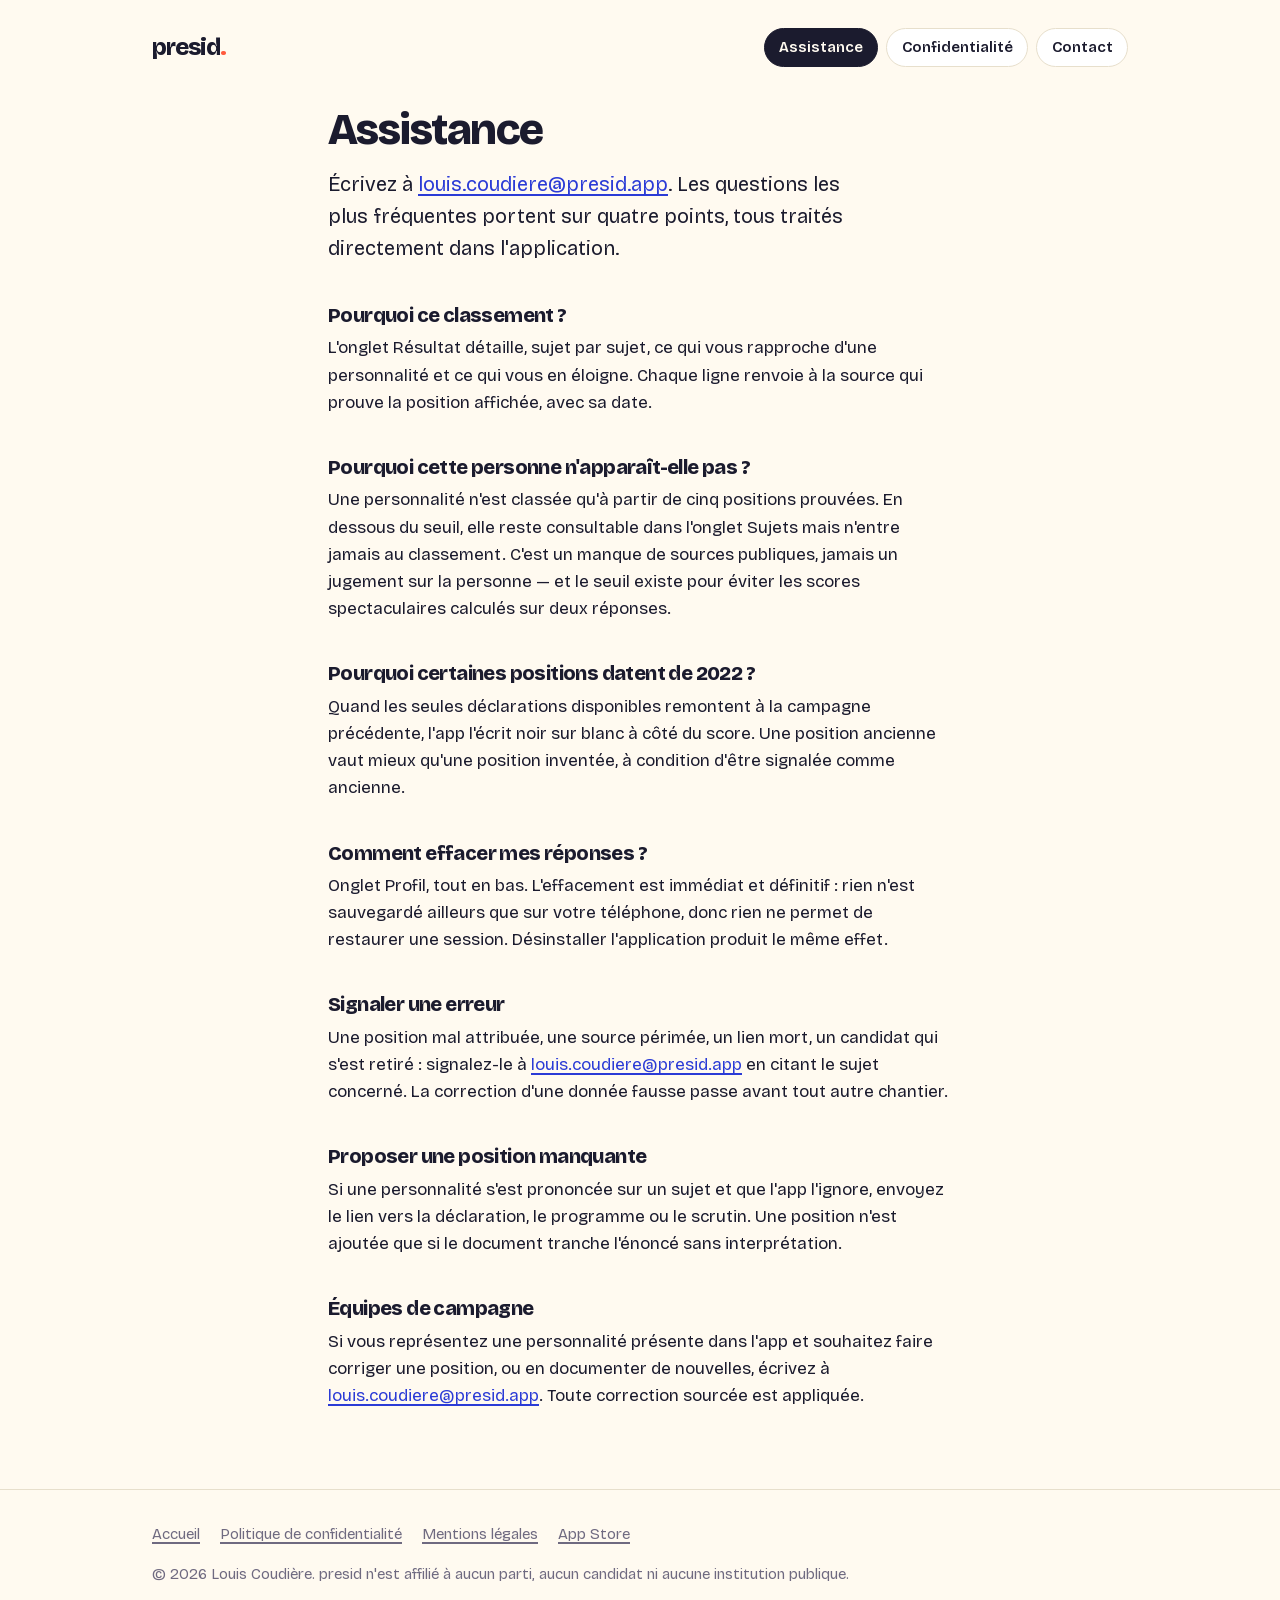
==== assistance.html @ 0fae6187 "site: presid.app — refonte riso, geste jouable, deux adresses nominatives Le site quitte la page d'a" ====
<!doctype html>
<html lang="fr">
<head>
<meta charset="utf-8">
<meta name="viewport" content="width=device-width, initial-scale=1">
<meta name="color-scheme" content="light">
<title>presid — assistance</title>
<meta name="description" content="Assistance de l'application presid : questions fréquentes, signalement d'erreur, contact.">
<link rel="canonical" href="https://presid.app/assistance">
<link rel="icon" href="images/icone.png" type="image/png">
<link rel="stylesheet" href="style.css">
<script>
/* Masque les éléments avant la première peinture, pour que la rivière parte de
   zéro. Filet : si anim.js n'a pas tourné, tout redevient visible au bout
   d'1,5 s — une page qui ne s'anime pas vaut mieux qu'une page vide. */
document.documentElement.classList.add('anime');
setTimeout(function () {
  if (!document.querySelector('.riviere.coule')) {
    document.documentElement.classList.remove('anime');
  }
}, 1500);
</script>
<script src="anim.js" defer></script>
</head>
<body>

<header class="entete">
  <div class="enveloppe entete-rangee">
    <a class="marque" href="index.html">presid<span class="point">.</span></a>
    <nav class="nav">
      <a href="assistance.html" aria-current="page">Assistance</a>
      <a href="confidentialite.html">Confidentialité</a>
      <a href="index.html#contact">Contact</a>
    </nav>
  </div>
</header>

<main class="enveloppe etroit texte">
  <div class="riviere">
  <h1 style="font-size:clamp(2rem,5vw,2.75rem);margin-top:2.5rem">Assistance</h1>
  <p class="chapo">Écrivez à
    <a href="mailto:louis.coudiere@presid.app">louis.coudiere@presid.app</a>.
    Les questions les plus fréquentes portent sur quatre points, tous traités
    directement dans l'application.</p>
  </div>

  <h2>Pourquoi ce classement ?</h2>
  <p>L'onglet Résultat détaille, sujet par sujet, ce qui vous rapproche d'une
  personnalité et ce qui vous en éloigne. Chaque ligne renvoie à la source qui
  prouve la position affichée, avec sa date.</p>

  <h2>Pourquoi cette personne n'apparaît-elle pas ?</h2>
  <p>Une personnalité n'est classée qu'à partir de cinq positions prouvées. En
  dessous du seuil, elle reste consultable dans l'onglet Sujets mais n'entre
  jamais au classement. C'est un manque de sources publiques, jamais un
  jugement sur la personne — et le seuil existe pour éviter les scores
  spectaculaires calculés sur deux réponses.</p>

  <h2>Pourquoi certaines positions datent de 2022 ?</h2>
  <p>Quand les seules déclarations disponibles remontent à la campagne
  précédente, l'app l'écrit noir sur blanc à côté du score. Une position
  ancienne vaut mieux qu'une position inventée, à condition d'être signalée
  comme ancienne.</p>

  <h2>Comment effacer mes réponses ?</h2>
  <p>Onglet Profil, tout en bas. L'effacement est immédiat et définitif : rien
  n'est sauvegardé ailleurs que sur votre téléphone, donc rien ne permet de
  restaurer une session. Désinstaller l'application produit le même effet.</p>

  <h2>Signaler une erreur</h2>
  <p>Une position mal attribuée, une source périmée, un lien mort, un candidat
  qui s'est retiré : signalez-le à
  <a href="mailto:louis.coudiere@presid.app">louis.coudiere@presid.app</a> en
  citant le sujet concerné. La correction d'une donnée fausse passe avant tout
  autre chantier.</p>

  <h2>Proposer une position manquante</h2>
  <p>Si une personnalité s'est prononcée sur un sujet et que l'app l'ignore,
  envoyez le lien vers la déclaration, le programme ou le scrutin. Une position
  n'est ajoutée que si le document tranche l'énoncé sans interprétation.</p>

  <h2>Équipes de campagne</h2>
  <p>Si vous représentez une personnalité présente dans l'app et souhaitez
  faire corriger une position, ou en documenter de nouvelles, écrivez à
  <a href="mailto:louis.coudiere@presid.app">louis.coudiere@presid.app</a>.
  Toute correction sourcée est appliquée.</p>
</main>

<footer class="pied">
  <div class="enveloppe">
    <div class="liens">
      <a href="index.html">Accueil</a>
      <a href="confidentialite.html">Politique de confidentialité</a>
      <a href="mentions-legales.html">Mentions légales</a>
      <a href="https://apps.apple.com/fr/app/id6800288453">App Store</a>
    </div>
    <p>© 2026 Louis Coudière. presid n'est affilié à aucun parti, aucun
      candidat ni aucune institution publique.</p>
  </div>
</footer>

</body>
</html>
---- style.css ----
/* Bricolage Grotesque (SIL Open Font License 1.1) — hébergée ici :
   aucune requête vers un tiers depuis presid.app. */

@font-face {
  font-family: 'Bricolage Grotesque';
  font-style: normal;
  font-weight: 400 800;
  font-stretch: 100%;
  font-display: swap;
  src: url(fonts/bricolage-latin-ext.woff2) format('woff2');
  unicode-range: U+0100-02BA, U+02BD-02C5, U+02C7-02CC, U+02CE-02D7, U+02DD-02FF, U+0304, U+0308, U+0329, U+1D00-1DBF, U+1E00-1E9F, U+1EF2-1EFF, U+2020, U+20A0-20AB, U+20AD-20C0, U+2113, U+2C60-2C7F, U+A720-A7FF;
}
@font-face {
  font-family: 'Bricolage Grotesque';
  font-style: normal;
  font-weight: 400 800;
  font-stretch: 100%;
  font-display: swap;
  src: url(fonts/bricolage-latin.woff2) format('woff2');
  unicode-range: U+0000-00FF, U+0131, U+0152-0153, U+02BB-02BC, U+02C6, U+02DA, U+02DC, U+0304, U+0308, U+0329, U+2000-206F, U+20AC, U+2122, U+2191, U+2193, U+2212, U+2215, U+FEFF, U+FFFD;
}
/* presid.app — direction « 2c Riso confetti », alignée sur src/lib/theme.ts de l'app.
   Fond crème, aplats saturés, zéro ombre : la hiérarchie vient de la couleur et
   de la taille. Ne jamais utiliser la palette de l'État (#000091 / #E1000F). */

:root {
  --creme:#FFFAF0;
  --surface:#FFFFFF;
  --creux:#F1ECE0;
  --bord:#E7DFCC;
  --bord-fort:#D9CFB4;
  --encre:#1B1B2E;
  --encre-2:#6F6A80;
  --encre-3:#8D86A8;
  --bleu:#2B3BD6;
  --bleu-profond:#1A2699;
  --rouge:#FF5A3D;
  --rouge-profond:#C33417;
  --jaune:#FFE066;
  --sur-jaune:#7A6317;
  --vert:#0D8050;
  --vert-clair:#A6D75B;
  --ciel:#8ADEFF;
  --sable:#E9E2D0;
  --or:#F0CF4E;
  --r:20px;
  --r-pilule:999px;
}

*,*::before,*::after{box-sizing:border-box;}

html{ -webkit-text-size-adjust:100%; scroll-behavior:smooth; }

body{
  margin:0;
  background:var(--creme);
  color:var(--encre);
  font-family:"Bricolage Grotesque",-apple-system,BlinkMacSystemFont,"Segoe UI",Roboto,sans-serif;
  font-size:17px;
  line-height:1.6;
  font-optical-sizing:auto;
  -webkit-font-smoothing:antialiased;
}

.enveloppe{ max-width:64rem; margin:0 auto; padding:0 1.5rem; }
.etroit{ max-width:42rem; }

/* ---------- en-tête ---------- */
.entete{ padding:1.75rem 0 0; }
.entete-rangee{ display:flex; align-items:center; justify-content:space-between; gap:1rem; flex-wrap:wrap; }
.marque{ font-size:1.5rem; font-weight:800; letter-spacing:-.04em; text-decoration:none; color:var(--encre); }
.marque .point{ color:var(--rouge); }
.nav{ display:flex; gap:.5rem; flex-wrap:wrap; }
.nav a{
  font-size:.9375rem; font-weight:600; text-decoration:none; color:var(--encre);
  background:var(--surface); border:1px solid var(--bord);
  padding:.4rem .9rem; border-radius:var(--r-pilule);
}
.nav a:hover{ background:var(--jaune); border-color:var(--jaune); }
.nav a[aria-current="page"]{ background:var(--encre); color:var(--creme); border-color:var(--encre); }

/* ---------- titres ---------- */
h1{ font-size:clamp(2.4rem,7vw,4rem); line-height:1.03; letter-spacing:-.035em; font-weight:800; margin:0 0 1rem; }
h2{ font-size:clamp(1.5rem,3.6vw,2.1rem); line-height:1.12; letter-spacing:-.03em; font-weight:800; margin:3.5rem 0 1rem; }
h3{ font-size:1.125rem; font-weight:700; letter-spacing:-.015em; margin:0 0 .4rem; }
p{ margin:0 0 1rem; }
.chapo{ font-size:clamp(1.0625rem,2.2vw,1.25rem); color:var(--encre-2); max-width:34rem; }
.surligne{ background:var(--jaune); padding:0 .18em; border-radius:6px; box-decoration-break:clone; -webkit-box-decoration-break:clone; }

a{ color:var(--bleu); text-underline-offset:3px; text-decoration-thickness:2px; }
a:hover{ color:var(--bleu-profond); }

/* ---------- boutons ---------- */
.bouton{
  display:inline-flex; align-items:center; gap:.5rem;
  background:var(--bleu); color:#fff; font-weight:700; font-size:1.0625rem;
  padding:.85rem 1.6rem; border-radius:var(--r-pilule); text-decoration:none;
  border:2px solid var(--bleu);
}
.bouton:hover{ background:var(--bleu-profond); border-color:var(--bleu-profond); color:#fff; }
.bouton.fantome{ background:transparent; color:var(--encre); border-color:var(--bord-fort); }
.bouton.fantome:hover{ background:var(--jaune); border-color:var(--jaune); color:var(--encre); }
.sous-bouton{ font-size:.9375rem; color:var(--encre-2); margin-top:.85rem; }

/* ---------- héro ---------- */
.hero{ padding-top:3rem; padding-bottom:1rem; }   /* jamais `padding` en raccourci : il écraserait celui de .enveloppe */
.actions{ display:flex; gap:.75rem; flex-wrap:wrap; align-items:center; margin-top:1.75rem; }

/* ---------- captures ---------- */
.captures{
  display:flex; gap:1rem; overflow-x:auto; padding:2.5rem 1.5rem 1rem;
  /* la bande déborde à droite, mais son premier bord s'aligne sur la colonne de texte */
  padding-left:max(1.5rem, calc((100% - 64rem) / 2 + 1.5rem));
  scroll-snap-type:x mandatory; -webkit-overflow-scrolling:touch;
  scrollbar-width:none;
}
.captures::-webkit-scrollbar{ display:none; }
.capture{
  width:100%;
  border-radius:26px; overflow:hidden; border:1px solid var(--bord);
  background:var(--surface);
  -webkit-mask-image:linear-gradient(to bottom,#000 78%,transparent 100%);
  mask-image:linear-gradient(to bottom,#000 78%,transparent 100%);
}
.capture img{ display:block; width:100%; height:auto; }

/* ---------- grilles de cartes ---------- */
.grille{ display:grid; gap:1rem; grid-template-columns:repeat(auto-fit,minmax(15rem,1fr)); }
.carte{ background:var(--surface); border:1px solid var(--bord); border-radius:var(--r); padding:1.4rem 1.5rem; }
.carte p{ margin:0; color:var(--encre-2); font-size:.9688rem; }
.carte.jaune{ background:var(--jaune); border-color:var(--jaune); }
.carte.jaune p{ color:var(--sur-jaune); }
.carte.vert{ background:var(--vert-clair); border-color:var(--vert-clair); }
.carte.vert p{ color:#31501A; }
.carte.ciel{ background:var(--ciel); border-color:var(--ciel); }
.carte.ciel p{ color:#0F4E66; }
.carte.sable{ background:var(--sable); border-color:var(--sable); }
.carte.sable p{ color:#5F5844; }
.carte.or{ background:var(--or); border-color:var(--or); }
.carte.or p{ color:#6A5411; }

.numero{
  display:inline-flex; align-items:center; justify-content:center;
  width:2rem; height:2rem; border-radius:var(--r-pilule);
  background:var(--encre); color:var(--creme);
  font-weight:800; font-size:.9375rem; margin-bottom:.85rem;
}

/* ---------- chiffres ---------- */
.chiffres{ display:grid; gap:1rem; grid-template-columns:repeat(auto-fit,minmax(10rem,1fr)); }
.chiffre{ background:var(--creux); border-radius:var(--r); padding:1.25rem 1.4rem; }
.chiffre .valeur{ font-size:2.5rem; font-weight:800; letter-spacing:-.04em; line-height:1; }
.chiffre .libelle{ font-size:.9375rem; color:var(--encre-2); margin-top:.35rem; }

/* ---------- encart ---------- */
.encart{ background:var(--surface); border-left:5px solid var(--rouge); border-radius:0 var(--r) var(--r) 0; padding:1.25rem 1.5rem; margin:1.75rem 0; }
.encart p:last-child{ margin-bottom:0; }

/* ---------- listes ---------- */
ul.liste{ list-style:none; padding:0; margin:0; }
ul.liste li{ padding:.85rem 0; border-bottom:1px solid var(--bord); }
ul.liste li:last-child{ border-bottom:0; }

/* ---------- contact ---------- */
.contacts{ display:grid; gap:1rem; grid-template-columns:repeat(auto-fit,minmax(16rem,1fr)); }
.contact{ background:var(--surface); border:1px solid var(--bord); border-radius:var(--r); padding:1.25rem 1.4rem; }
.contact .nom{ font-weight:700; }
.contact a{ font-weight:600; word-break:break-word; }

/* ---------- pied ---------- */
.pied{ margin-top:5rem; border-top:1px solid var(--bord); padding:2rem 0 4rem; color:var(--encre-2); font-size:.9375rem; }
.pied a{ color:var(--encre-2); }
.pied .liens{ display:flex; gap:1.25rem; flex-wrap:wrap; margin-bottom:1rem; }

/* ---------- pages de texte ---------- */
.texte h2{ font-size:1.25rem; margin:2.5rem 0 .5rem; }
.texte p, .texte li{ color:var(--encre); }
.date{ color:var(--encre-2); font-size:.9375rem; }

@media (prefers-reduced-motion:reduce){ html{ scroll-behavior:auto; } }

/* Champ légal non renseigné : visible exprès, pour qu'il ne parte pas en ligne inaperçu. */
.acompleter{ background:var(--jaune); color:var(--sur-jaune); font-weight:700; padding:0 .35em; border-radius:6px; }

/* ============================================================
   LA RIVIÈRE
   Reprise à l'identique du dépli de l'app (src/components/CarteSection.tsx) :
   -10 px et scaleY 0,9 depuis le BORD HAUT, 280 ms, courbe décélérée,
   70 ms de décalage par rang. Aucun ressort : « je voulais un truc qui se
   déplie de haut en bas, pas en vibreur » (Louis, 15/08/2026).
   Le rang est posé par anim.js ; le HTML reste lisible sans JavaScript.
   ============================================================ */

@keyframes depli {
  from { opacity:0; transform:translateY(-10px) scaleY(.9); }
  to   { opacity:1; transform:none; }
}

/* Ce qui coule : les enfants directs d'une rivière, et les cartes des
   conteneurs qui, eux, ne sont qu'un support de mise en page. */
html.anime .riviere:not(.coule) > *,
html.anime .riviere:not(.coule) > .grille > *,
html.anime .riviere:not(.coule) > .chiffres > *,
html.anime .riviere:not(.coule) > .contacts > *,
html.anime .riviere:not(.coule) > .liste > li {
  opacity:0;
}
html.anime .riviere > *,
html.anime .riviere > .grille > *,
html.anime .riviere > .chiffres > *,
html.anime .riviere > .contacts > *,
html.anime .riviere > .liste > li { transform-origin:top; }
html.anime .riviere > .grille,
html.anime .riviere > .chiffres,
html.anime .riviere > .contacts,
html.anime .riviere > .liste { opacity:1; }

html.anime .riviere.coule > *,
html.anime .riviere.coule > .grille > *,
html.anime .riviere.coule > .chiffres > *,
html.anime .riviere.coule > .contacts > *,
html.anime .riviere.coule > .liste > li {
  animation:depli 280ms cubic-bezier(.215,.61,.355,1) backwards;
  animation-delay:calc(var(--rang,0) * 70ms);
}
html.anime .riviere.coule > .grille,
html.anime .riviere.coule > .chiffres,
html.anime .riviere.coule > .contacts,
html.anime .riviere.coule > .liste { animation:none; }

/* Le surlignage jaune se pose au pinceau, après le dépli du titre. */
.surligne{
  background:none;
  background-image:linear-gradient(var(--jaune),var(--jaune));
  background-repeat:no-repeat;
  background-position:left center;
  background-size:100% 100%;
}
html.anime .riviere .surligne{ background-size:0% 100%; }
html.anime .riviere.coule .surligne{
  background-size:100% 100%;
  transition:background-size 520ms cubic-bezier(.215,.61,.355,1) 300ms;
}

/* Les chiffres se comptent : chasse fixe, sinon la largeur tressaute. */
.chiffre .valeur{ font-variant-numeric:tabular-nums; }

/* Mouvement réduit : tout est là, tout de suite. */
@media (prefers-reduced-motion:reduce){
  html.anime .riviere:not(.coule) > *,
  html.anime .riviere:not(.coule) > .grille > *,
  html.anime .riviere:not(.coule) > .chiffres > *,
  html.anime .riviere:not(.coule) > .contacts > *,
  html.anime .riviere:not(.coule) > .liste > li { opacity:1; }
  html.anime .riviere.coule > *,
  html.anime .riviere.coule > .grille > *,
  html.anime .riviere.coule > .chiffres > *,
  html.anime .riviere.coule > .contacts > *,
  html.anime .riviere.coule > .liste > li { animation:none; }
  html.anime .riviere .surligne{ background-size:100% 100%; transition:none; }
}

/* ============================================================
   LES QUATRE AUTRES MOUVEMENTS
   Transposition riso de ce que faisait le site de Velk : des aplats qui
   dérivent, un objet qui flotte, un point qui bat, des cartes qui se
   soulèvent. Velk s'appuyait sur des ombres portées et des halos — la DA riso
   les interdit, donc tout passe ici par la couleur, l'échelle et le calage.
   ============================================================ */

/* --- 1. Les confettis qui dérivent -------------------------------------
   L'équivalent de l'« aurora » de Velk, mais en riso : des aplats NETS, pas
   des halos flous, et `mix-blend-mode: multiply` — c'est exactement ce que
   fait une riso quand deux passages de couleur se recouvrent. */
.hero{ position:relative; isolation:isolate; }
.confettis{
  position:absolute; inset:0; z-index:-1;
  overflow:hidden; pointer-events:none;
}
.confettis i{
  position:absolute; display:block; border-radius:50%;
  mix-blend-mode:multiply;
  animation:derive 22s ease-in-out infinite alternate;
}
/* Calage : aucun aplat ne franchit la colonne de texte, et aucun ne se fait
   couper à plat en haut — un cercle tranché net par un bord invisible passe
   pour un bug d'affichage, pas pour un parti pris. Seul le bord droit de
   l'écran a le droit de les rogner. */
.confettis{ opacity:.7; }
/* Tout reste DANS la colonne : `.confettis` épouse `.enveloppe`, donc un aplat
   qui déborderait à droite se ferait trancher net par le bord de la colonne,
   ce qui se lit comme un bug. La marge de 1,5 rem absorbe aussi le
   grossissement de la dérive. */
.confettis i:nth-child(1){ width:15rem;  height:15rem;  right:2rem;    top:1.25rem; background:var(--jaune);      animation-duration:24s; }
.confettis i:nth-child(2){ width:5rem;   height:5rem;   right:15rem;   top:13.5rem; background:var(--vert-clair); animation-duration:27s; animation-delay:-11s; }
.confettis i:nth-child(3){ width:3.5rem; height:3.5rem; right:.5rem;   top:2rem;    background:var(--rouge);      animation-duration:21s; animation-delay:-3s; }
/* Le quatrième aplat a été retiré quand le deck a pris la place : quatre
   cercles derrière une pile de cartes, ça devenait un fond d'écran. */
.confettis i:nth-child(4){ display:none; }
@keyframes derive{ to{ transform:translate(-1.6rem,1.2rem) scale(1.06); } }

/* Sous 60rem la colonne de texte occupe toute la largeur : les aplats
   passeraient sous les mots. On les efface plutôt que de les délaver. */
@media (max-width:60rem){ .confettis{ display:none; } }

/* --- 2. Le point de la marque, qui bat --------------------------------
   Velk avait une pastille « live » sur son bouton. Ici c'est le point du
   wordmark : le seul endroit où la marque a déjà un battement. */
.marque .point{ display:inline-block; animation:battement 2.8s ease-in-out infinite; }
@keyframes battement{ 50%{ opacity:.45; transform:scale(.78); } }

/* --- 3. Les captures qui flottent -------------------------------------
   Le téléphone de Velk flottait sur 7 s. Ici il y en a cinq : chacune est
   déphasée, sinon la bande respire d'un seul bloc et ça fait vague.
   Le dépli vit sur l'enveloppe, le flottement sur la carte : deux
   transformations sur deux éléments, jamais sur le même. */
.capture-flot{ flex:0 0 auto; width:min(260px,68vw); scroll-snap-align:center; }
.capture{ animation:flotte 9s ease-in-out infinite; }
.capture-flot:nth-child(2) .capture{ animation-delay:-1.8s; }
.capture-flot:nth-child(3) .capture{ animation-delay:-3.6s; }
.capture-flot:nth-child(4) .capture{ animation-delay:-5.4s; }
.capture-flot:nth-child(5) .capture{ animation-delay:-7.2s; }
@keyframes flotte{ 50%{ transform:translateY(-7px); } }

/* --- 4. Ce qui se soulève au survol -----------------------------------
   Velk montait ses cartes de 4 px et son bouton de 2. On garde les valeurs :
   elles sont justes. Sans ombre, c'est le décalage seul qui fait le relief. */
.carte, .chiffre, .contact, .capture-flot, .nav a, .bouton{
  transition:transform .2s cubic-bezier(.215,.61,.355,1), background-color .2s, border-color .2s, color .2s;
}
.carte:hover, .chiffre:hover, .contact:hover{ transform:translateY(-4px); }
.bouton:hover{ transform:translateY(-2px) scale(1.02); }
.nav a:hover{ transform:translateY(-2px); }
.capture-flot:hover{ transform:translateY(-6px); }

/* --- 5. Les 31 pastilles du corpus ------------------------------------
   L'équivalent de l'anneau qui se dessinait chez Velk : une figure qui se
   remplit toute seule. Ici elle DIT quelque chose — une pastille par
   personnalité suivie, pleine si elle franchit le seuil des cinq positions.
   Volontairement une grille et non un hémicycle : une demi-couronne de
   pastilles bleues se lirait comme une projection de sièges, ce que presid
   n'est pas. */
.pastilles{ display:flex; flex-wrap:wrap; gap:.55rem; margin:1.5rem 0 .75rem; }
.pastille{
  width:1.35rem; height:1.35rem; border-radius:50%;
  background:var(--bleu);
}
.pastille.sous-seuil{ background:transparent; border:2px solid var(--bord-fort); }
html.anime .riviere:not(.coule) .pastille{ opacity:0; }
html.anime .riviere.coule .pastille{
  animation:eclot 320ms cubic-bezier(.215,.61,.355,1) backwards;
  animation-delay:calc(300ms + var(--i,0) * 26ms);
}
@keyframes eclot{ from{ opacity:0; transform:scale(.2); } to{ opacity:1; transform:none; } }
.legende{ display:flex; gap:1.25rem; flex-wrap:wrap; font-size:.875rem; color:var(--encre-2); }
.legende span{ display:inline-flex; align-items:center; gap:.45rem; }
.legende i{ width:.8rem; height:.8rem; border-radius:50%; background:var(--bleu); }
.legende i.vide{ background:transparent; border:2px solid var(--bord-fort); }

/* Mouvement réduit : rien ne dérive, rien ne flotte, rien ne bat. */
@media (prefers-reduced-motion:reduce){
  .confettis i, .marque .point, .capture{ animation:none; }
  .carte:hover, .chiffre:hover, .contact:hover,
  .bouton:hover, .nav a:hover, .capture-flot:hover{ transform:none; }
  html.anime .riviere:not(.coule) .pastille{ opacity:1; }
  html.anime .riviere.coule .pastille{ animation:none; }
}

/* Le décor n'est pas dans la rivière : il est déjà là quand elle arrive. */
html.anime .riviere > .confettis{ opacity:1; animation:none; }

/* ============================================================
   LE GESTE — une carte qu'on swipe pour de vrai
   L'objet du héros. Chez Velk c'était un téléphone qui flottait ; ici c'est
   la seule chose que presid fait et qu'aucune capture ne montre. Et comme on
   peut la manipuler, elle démontre aussi la promesse : on swipe, et rien ne
   part nulle part. Huit énoncés RÉELS du corpus, trois de gauche, trois de
   droite, deux transversaux, alternés — un héros qui ne penche pas. Aucun nom
   sur la carte : la règle du produit vaut aussi sur le site.
   Le mouvement vit dans deck.js ; ici il n'y a que les trois positions de la
   pile et la façon d'aller de l'une à l'autre.
   ============================================================ */

.hero{
  display:grid;
  grid-template-columns:minmax(0,1fr) 19rem;
  column-gap:3.5rem;
  align-items:start;
}
.hero > h1, .hero > .chapo, .hero > .actions, .hero > .sous-bouton{ grid-column:1; }
.hero > .confettis{ grid-area:1 / 1 / -1 / -1; }
.hero > .deck{ grid-column:2; grid-row:1 / span 4; align-self:center; }

.deck{ display:flex; flex-direction:column; gap:1.1rem; }
.pile{ position:relative; height:13rem; }
.pile:focus-visible{ outline:3px solid var(--bleu); outline-offset:8px; border-radius:26px; }

.sujet{
  position:absolute; inset:0;
  border-radius:24px; padding:1.3rem 1.4rem;
  display:flex; flex-direction:column; gap:.9rem;
  overflow:hidden;
  /* Hors des trois premières places, la carte n'existe pas encore. */
  opacity:0; pointer-events:none; z-index:0;
  transform:translateY(1.5rem) scale(.9);
  transition:transform .32s cubic-bezier(.215,.61,.355,1), opacity .32s;
}
.sujet.p0{ transform:none;                        opacity:1; z-index:3; pointer-events:auto; cursor:grab;
           /* pan-y et pas none : un pouce qui part vers le haut depuis la carte
              doit continuer à faire défiler la page. Seul l'horizontal est à
              nous. Avec `none`, le téléphone se bloquait sur la carte. */
           touch-action:pan-y; }
.sujet.p1{ transform:translateY(.75rem) scale(.95); opacity:1; z-index:2; }
.sujet.p2{ transform:translateY(1.5rem) scale(.9);  opacity:1; z-index:1; }
/* Pendant la prise en main, la carte colle au doigt : aucune transition. */
.sujet.tire{ transition:none; cursor:grabbing; }
/* Remise au fond de la pile : instantanée, sinon la carte revient en glissant
   depuis l'endroit où elle vient de sortir. */
.sujet.mute{ transition:none; }
/* La sortie est la seule courbe ACCÉLÉRÉE du site : un swipe se lance, il ne
   se pose pas. */
.sujet.sort{ transition:transform .42s cubic-bezier(.55,0,.85,.35), opacity .42s ease-in; }

.sujet::after{
  content:''; position:absolute; right:-3rem; top:-3rem;
  width:9rem; height:9rem; border-radius:50%;
  background:rgba(27,27,46,.05);
}
.sujet p{ margin:auto 0 0; font-size:1.28rem; line-height:1.24; font-weight:800; letter-spacing:-.025em; color:var(--encre); }
.sujet .theme{
  align-self:flex-start; color:#fff; font-size:.75rem; font-weight:700;
  padding:.3rem .8rem; border-radius:var(--r-pilule);
}
.sujet.social       { background:#FFD9D0; } .sujet.social .theme       { background:#9E2703; }
.sujet.economie     { background:#FFE066; } .sujet.economie .theme     { background:#7A5200; }
.sujet.securite     { background:#A8E8FF; } .sujet.securite .theme     { background:#0F4E69; }
.sujet.ecologie     { background:#C9F27A; } .sujet.ecologie .theme     { background:#2E5C14; }
.sujet.immigration  { background:#C7D2FF; } .sujet.immigration .theme  { background:#1A2699; }
.sujet.institutions { background:#EDE7D6; } .sujet.institutions .theme { background:#5C5340; }

/* Les quatre votes : de vrais boutons, pour qui n'a ni souris ni doigt. Le
   glyphe autant que la couleur, comme dans l'app. */
.votes{ display:flex; justify-content:center; gap:1.1rem; }
.votes button{
  width:2.1rem; height:2.1rem; border-radius:50%; border:0; padding:0;
  display:inline-flex; align-items:center; justify-content:center;
  cursor:pointer; transition:transform .18s cubic-bezier(.215,.61,.355,1);
}
.votes svg{ width:1.1rem; height:1.1rem; fill:none; stroke:#fff; stroke-width:2.4; stroke-linecap:round; stroke-linejoin:round; }
.votes .deteste{ background:#8E2410; }
.votes .contre { background:#C0361A; }
.votes .pour   { background:#0D8050; }
.votes .adore  { background:#065C39; }
.votes button:hover, .votes button:focus-visible{ transform:scale(1.14); }
.votes button:focus-visible{ outline:3px solid var(--bleu); outline-offset:3px; }
/* Le bouton se marque quand la carte part de ce côté — au doigt comme au
   clavier, c'est le même retour. */
.votes button.vise{ transform:scale(1.24); }

.essai{ margin:0; text-align:center; font-size:.875rem; color:var(--encre-2); }

/* Une colonne : le geste passe sous le texte, et les aplats disparaissent. */
@media (max-width:60rem){
  .hero{ grid-template-columns:minmax(0,1fr); }
  .hero > .deck{ grid-column:1; grid-row:auto; margin:2.5rem auto 1rem; width:min(19rem,100%); }
}

@media (prefers-reduced-motion:reduce){
  .sujet, .votes button{ transition:none; }
}
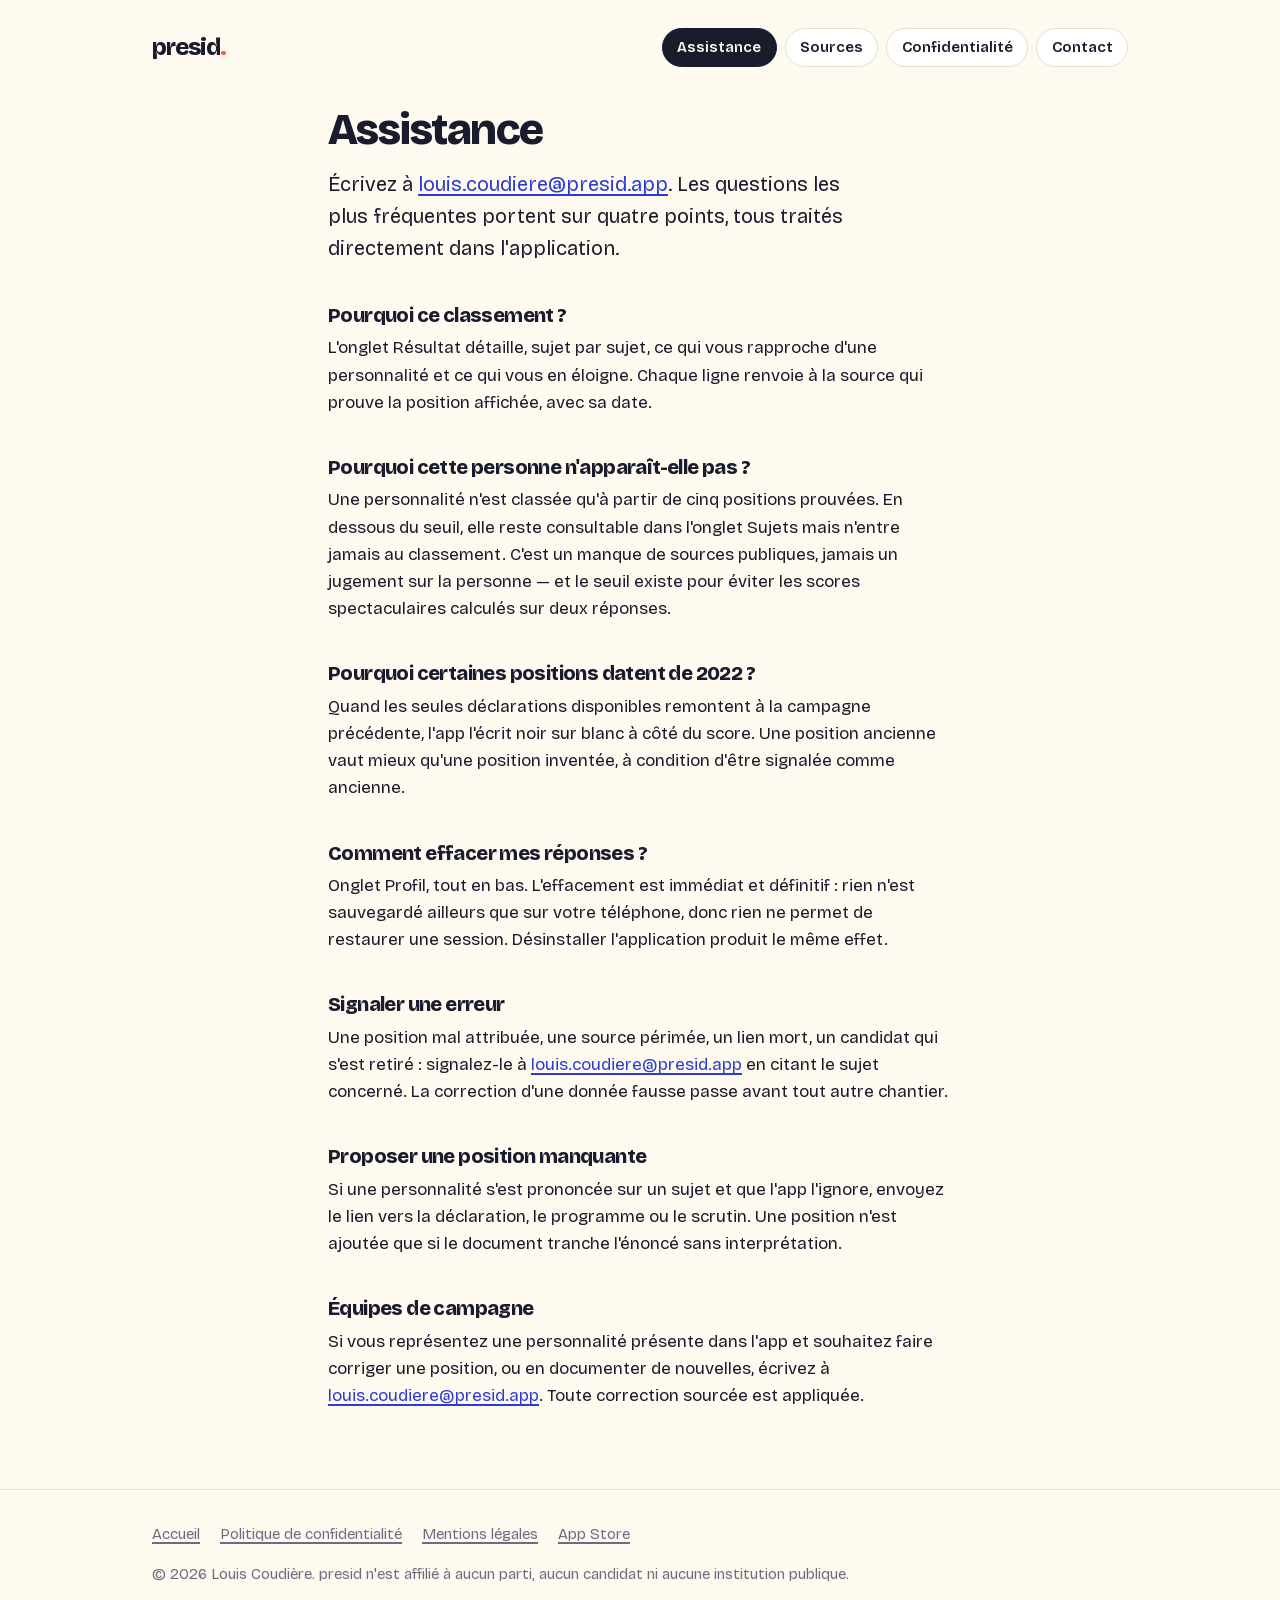
==== commit ee2745a6: "site: la page sources, et le lien qui y mène Google Play a refusé la fiche le 21/09 au motif que la " ====
--- a/assistance.html
+++ b/assistance.html
@@ -29,6 +29,7 @@
     <a class="marque" href="index.html">presid<span class="point">.</span></a>
     <nav class="nav">
       <a href="assistance.html" aria-current="page">Assistance</a>
+      <a href="sources.html">Sources</a>
       <a href="confidentialite.html">Confidentialité</a>
       <a href="index.html#contact">Contact</a>
     </nav>
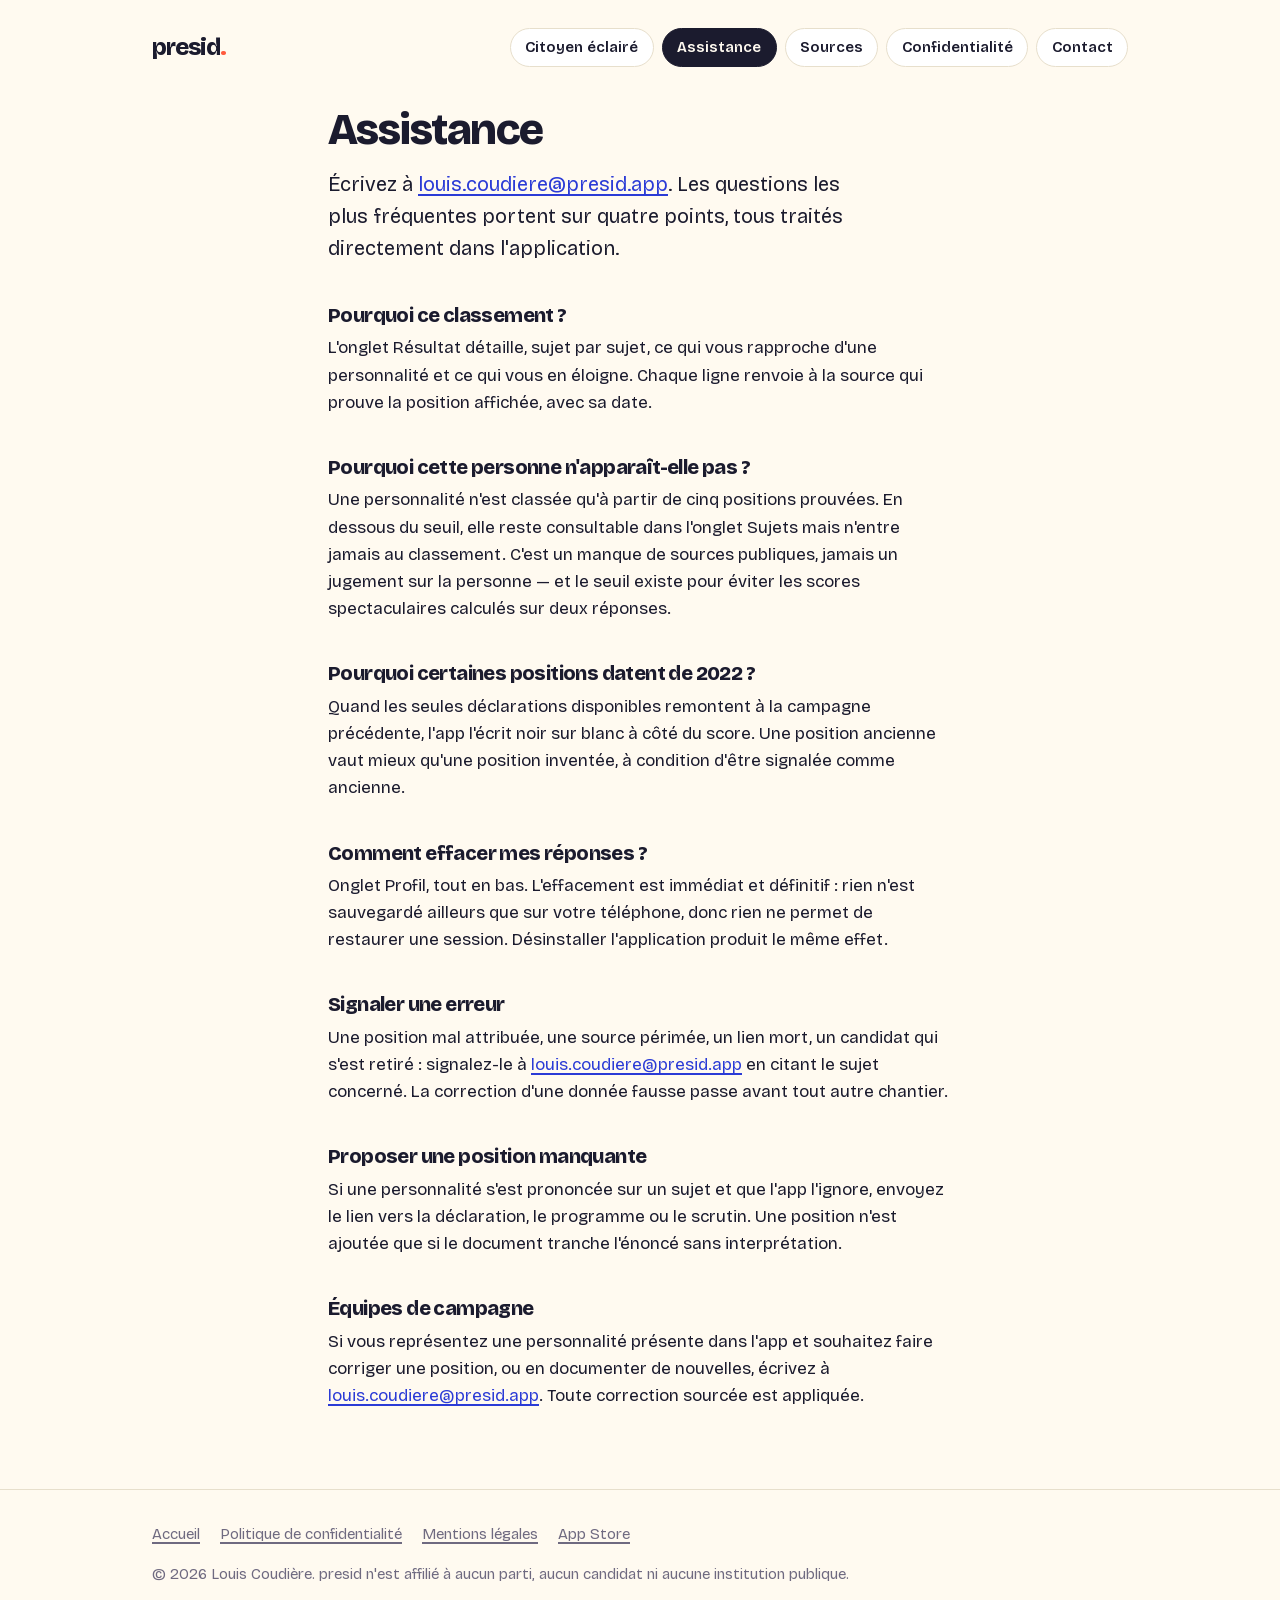
==== commit a95c0cd6: "site: la certification Citoyen éclairé, vérifiable et en ligne - /citoyen : 8 modules, examen de 40 " ====
--- a/assistance.html
+++ b/assistance.html
@@ -28,6 +28,7 @@
   <div class="enveloppe entete-rangee">
     <a class="marque" href="index.html">presid<span class="point">.</span></a>
     <nav class="nav">
+      <a href="citoyen.html">Citoyen éclairé</a>
       <a href="assistance.html" aria-current="page">Assistance</a>
       <a href="sources.html">Sources</a>
       <a href="confidentialite.html">Confidentialité</a>
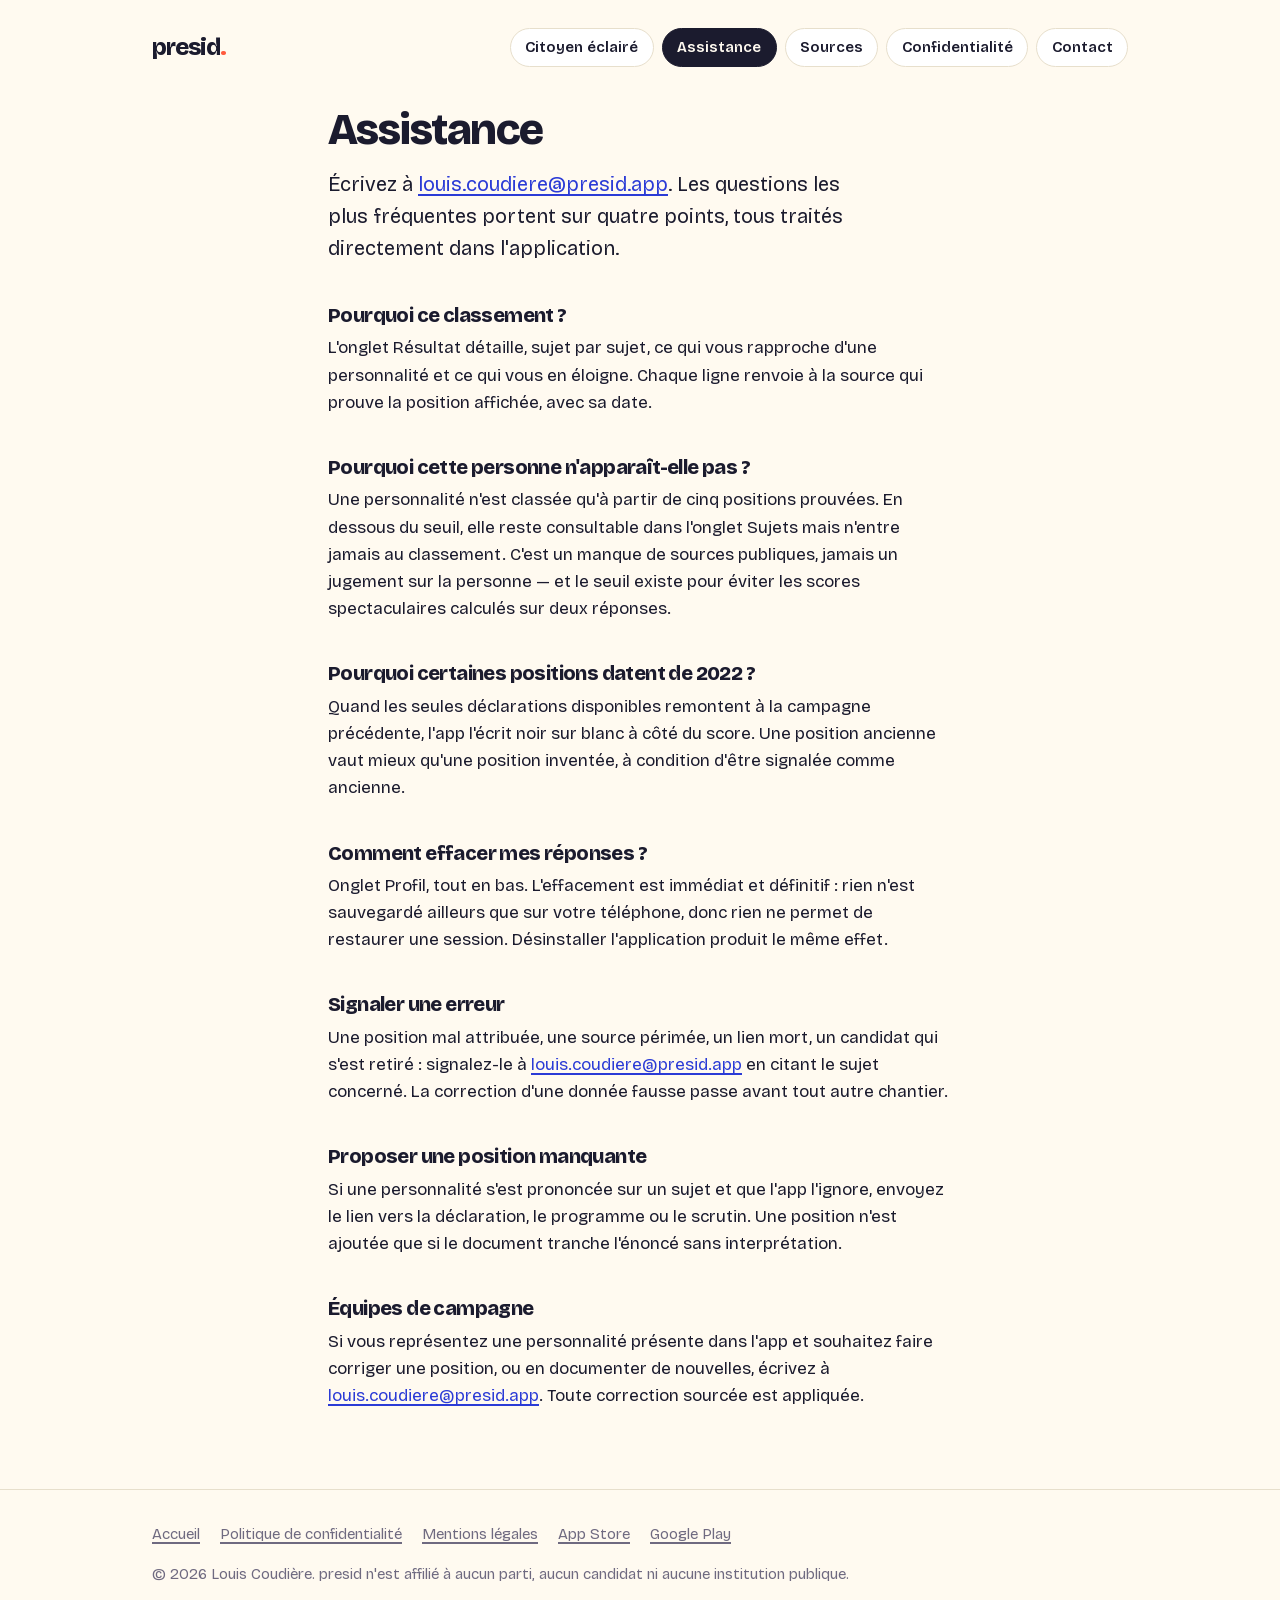
==== commit 1c120ed0: "site: Google Play à côté de l'App Store, assetlinks.json pour les liens Android - assetlinks.json : " ====
--- a/assistance.html
+++ b/assistance.html
@@ -95,6 +95,7 @@
       <a href="confidentialite.html">Politique de confidentialité</a>
       <a href="mentions-legales.html">Mentions légales</a>
       <a href="https://apps.apple.com/fr/app/id6800288453">App Store</a>
+      <a href="https://play.google.com/store/apps/details?id=com.louis.coudiere.presid">Google Play</a>
     </div>
     <p>© 2026 Louis Coudière. presid n'est affilié à aucun parti, aucun
       candidat ni aucune institution publique.</p>
